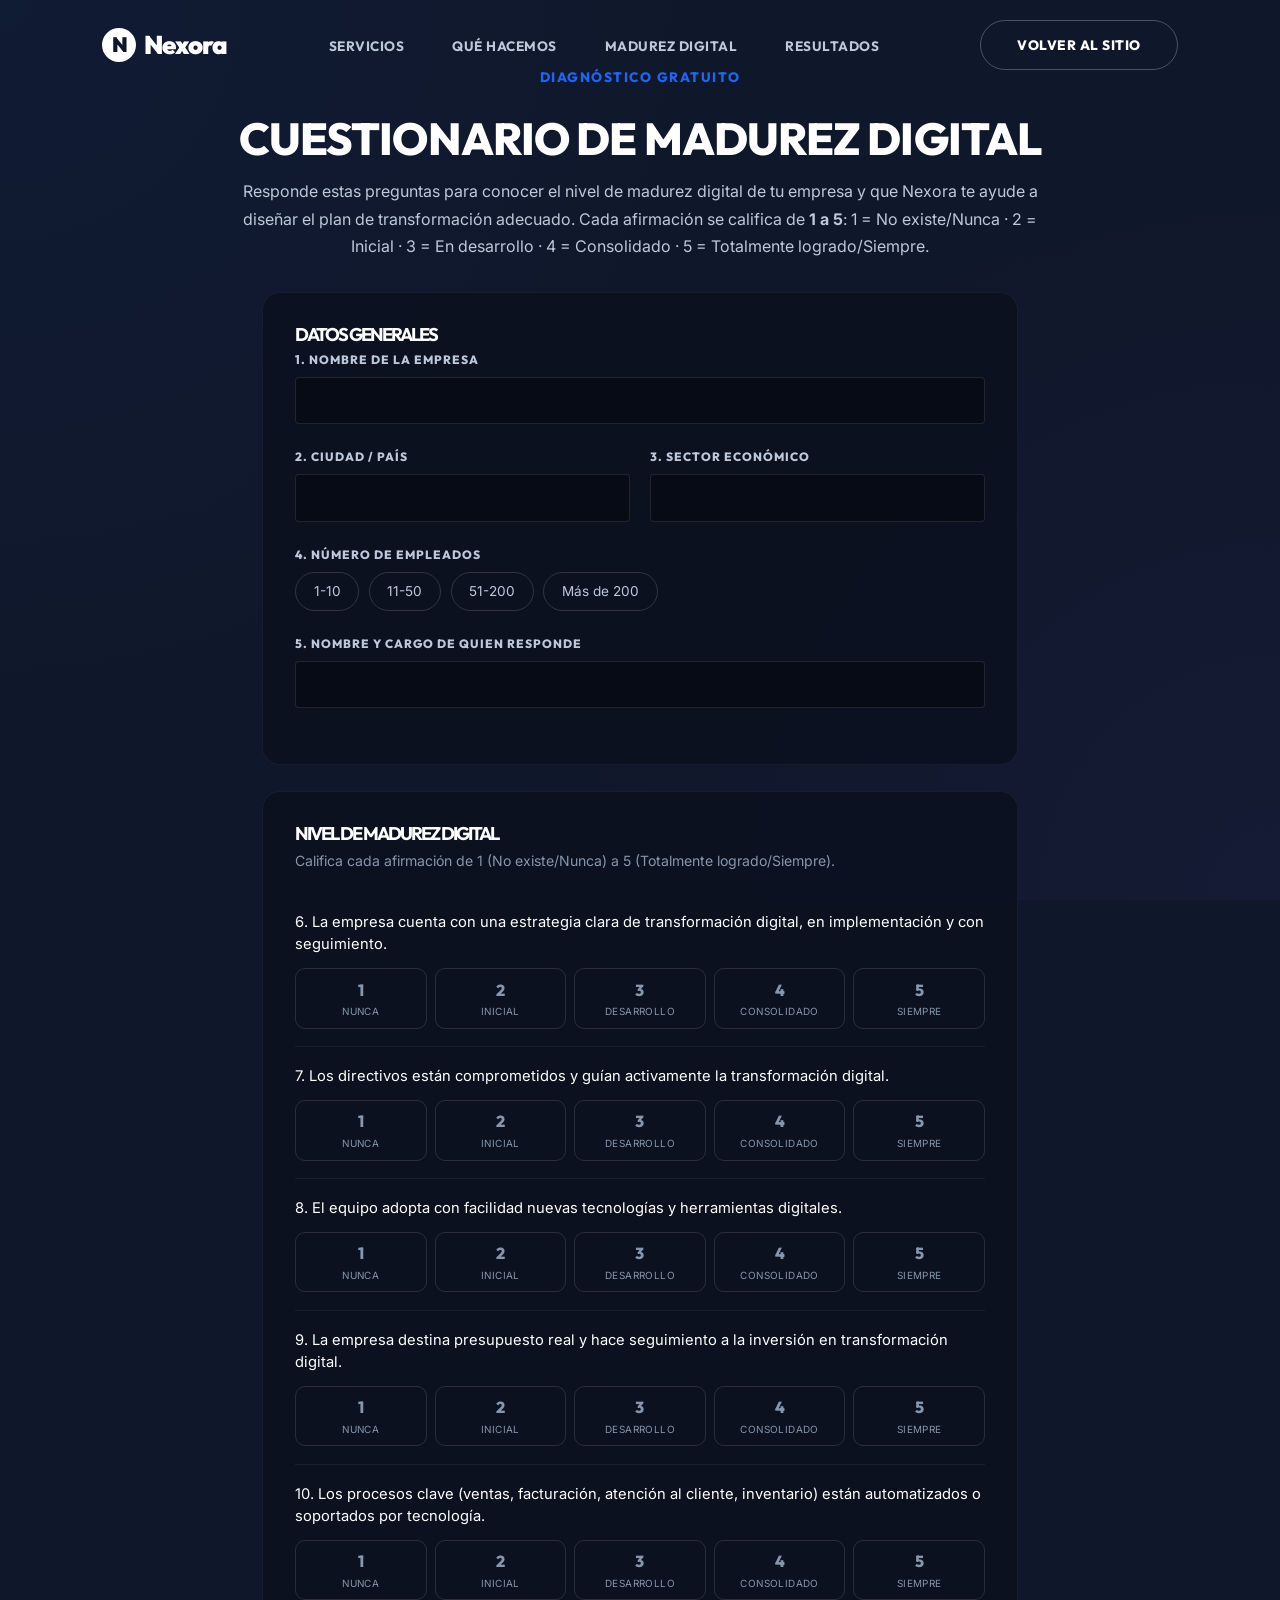
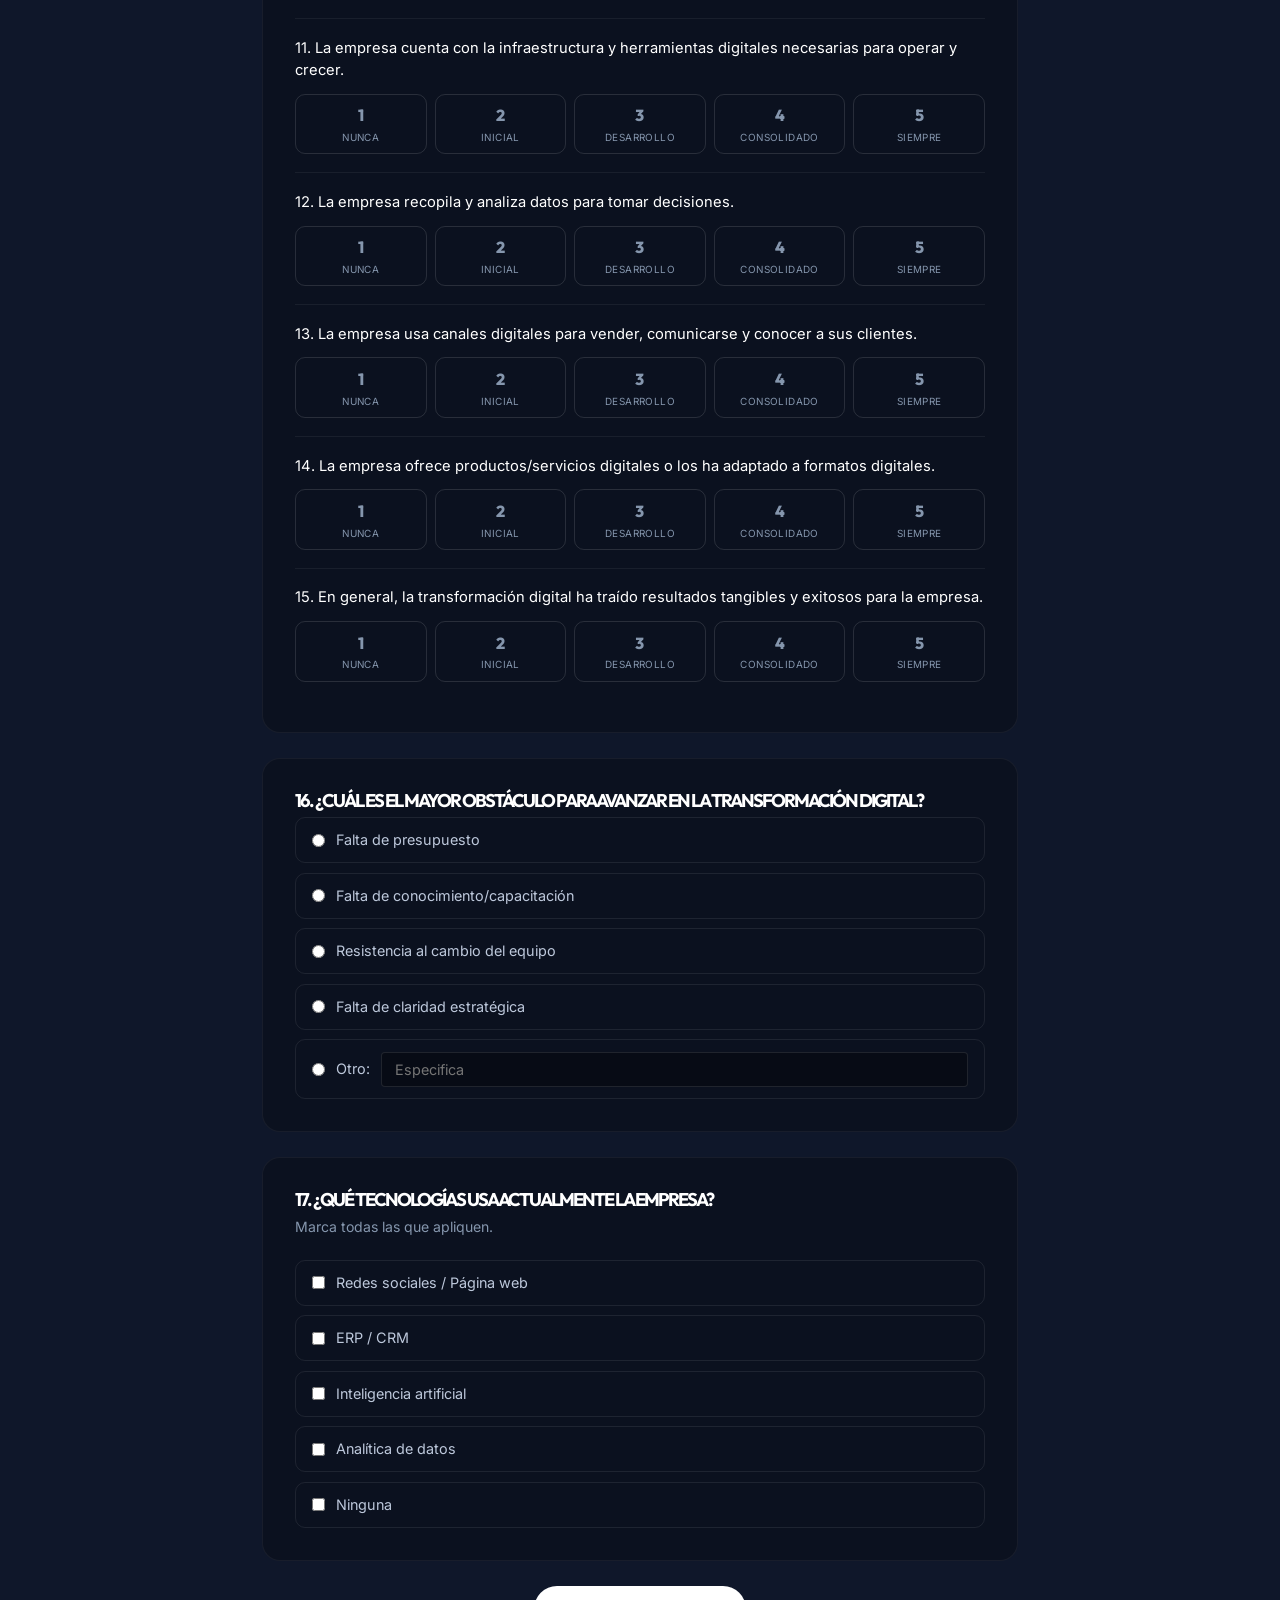
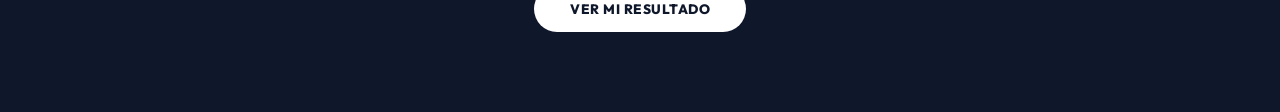
==== encuesta.html @ 115ee424 "Agregar encuesta de madurez digital con panel de resultados y gráficas" ====
<!DOCTYPE html>
<html lang="es">
<head>
<meta charset="UTF-8">
<meta name="viewport" content="width=device-width, initial-scale=1.0">
<title>Nexora — Encuesta de Madurez Digital</title>
<link rel="stylesheet" href="style.css">
<link rel="stylesheet" href="survey.css">
</head>
<body>

  <header class="header" id="navbar">
    <div class="logo">
      <div class="logo-symbol">N</div>
      <span class="logo-text">Nexora</span>
    </div>
    <nav>
      <ul class="nav-menu">
        <li><a href="index.html#services" class="nav-link">Servicios</a></li>
        <li><a href="index.html#about" class="nav-link">Qué Hacemos</a></li>
        <li><a href="encuesta.html" class="nav-link">Madurez Digital</a></li>
        <li><a href="resultados.html" class="nav-link">Resultados</a></li>
      </ul>
    </nav>
    <div>
      <a href="index.html" class="btn btn-outline">Volver al sitio</a>
    </div>
  </header>

  <section class="survey-hero">
    <span class="section-tag">Diagnóstico Gratuito</span>
    <h1 class="survey-title">Cuestionario de Madurez Digital</h1>
    <p class="survey-desc">
      Responde estas preguntas para conocer el nivel de madurez digital de tu empresa y que Nexora te ayude a diseñar el plan de transformación adecuado.
      Cada afirmación se califica de <strong>1 a 5</strong>: 1 = No existe/Nunca · 2 = Inicial · 3 = En desarrollo · 4 = Consolidado · 5 = Totalmente logrado/Siempre.
    </p>
  </section>

  <form class="survey-form" id="survey-form">

    <!-- Datos generales -->
    <div class="survey-card">
      <h2 class="survey-card-title">Datos generales</h2>

      <div class="form-group">
        <label class="form-label" for="q1">1. Nombre de la empresa</label>
        <input type="text" id="q1" class="form-input" required>
      </div>

      <div class="survey-row">
        <div class="form-group">
          <label class="form-label" for="q2">2. Ciudad / País</label>
          <input type="text" id="q2" class="form-input" required>
        </div>
        <div class="form-group">
          <label class="form-label" for="q3">3. Sector económico</label>
          <input type="text" id="q3" class="form-input" required>
        </div>
      </div>

      <div class="form-group">
        <label class="form-label">4. Número de empleados</label>
        <div class="option-pills" data-name="q4" role="radiogroup">
          <label class="pill"><input type="radio" name="q4" value="1-10" required> 1-10</label>
          <label class="pill"><input type="radio" name="q4" value="11-50"> 11-50</label>
          <label class="pill"><input type="radio" name="q4" value="51-200"> 51-200</label>
          <label class="pill"><input type="radio" name="q4" value="Más de 200"> Más de 200</label>
        </div>
      </div>

      <div class="form-group">
        <label class="form-label" for="q5">5. Nombre y cargo de quien responde</label>
        <input type="text" id="q5" class="form-input" required>
      </div>
    </div>

    <!-- Likert -->
    <div class="survey-card">
      <h2 class="survey-card-title">Nivel de madurez digital</h2>
      <p class="survey-card-desc">Califica cada afirmación de 1 (No existe/Nunca) a 5 (Totalmente logrado/Siempre).</p>

      <div class="likert-list" id="likert-list"></div>
    </div>

    <!-- Obstáculo -->
    <div class="survey-card">
      <h2 class="survey-card-title">16. ¿Cuál es el mayor obstáculo para avanzar en la transformación digital?</h2>
      <div class="option-list" data-name="q16">
        <label class="option-item"><input type="radio" name="q16" value="Falta de presupuesto" required> Falta de presupuesto</label>
        <label class="option-item"><input type="radio" name="q16" value="Falta de conocimiento/capacitación"> Falta de conocimiento/capacitación</label>
        <label class="option-item"><input type="radio" name="q16" value="Resistencia al cambio del equipo"> Resistencia al cambio del equipo</label>
        <label class="option-item"><input type="radio" name="q16" value="Falta de claridad estratégica"> Falta de claridad estratégica</label>
        <label class="option-item option-other">
          <input type="radio" name="q16" value="Otro" id="q16-otro-radio"> Otro:
          <input type="text" id="q16-otro-texto" class="form-input option-other-input" placeholder="Especifica">
        </label>
      </div>
    </div>

    <!-- Tecnologías -->
    <div class="survey-card">
      <h2 class="survey-card-title">17. ¿Qué tecnologías usa actualmente la empresa?</h2>
      <p class="survey-card-desc">Marca todas las que apliquen.</p>
      <div class="option-list" data-name="q17">
        <label class="option-item"><input type="checkbox" name="q17" value="Redes sociales / Página web"> Redes sociales / Página web</label>
        <label class="option-item"><input type="checkbox" name="q17" value="ERP / CRM"> ERP / CRM</label>
        <label class="option-item"><input type="checkbox" name="q17" value="Inteligencia artificial"> Inteligencia artificial</label>
        <label class="option-item"><input type="checkbox" name="q17" value="Analítica de datos"> Analítica de datos</label>
        <label class="option-item"><input type="checkbox" name="q17" value="Ninguna"> Ninguna</label>
      </div>
    </div>

    <div class="survey-submit-row">
      <button type="submit" class="btn btn-primary">Ver mi resultado</button>
    </div>
  </form>

  <script src="survey.js"></script>
</body>
</html>
---- style.css ----
/* Import Outfit and Inter Google Fonts */
@import url('https://fonts.googleapis.com/css2?family=Inter:wght@400;500;600;700&family=Outfit:wght@600;700;800;900&display=swap');

:root {
  /* Brand Colors */
  --color-blue: #2563EB;
  --color-purple: #8B5CF6;
  --color-navy: #0F172A;
  --color-white: #FFFFFF;

  /* HSL Conversions & Shades */
  --bg-navy-dark: hsl(222, 47%, 4%);
  --bg-navy-card: hsla(222, 47%, 8%, 0.85);
  --bg-navy-light: hsl(222, 47%, 12%);
  
  --text-primary: var(--color-white);
  --text-secondary: hsl(217, 30%, 80%);
  --text-muted: hsl(215, 20%, 60%);

  /* Neon Accents */
  --gradient-primary: linear-gradient(135deg, var(--color-blue), var(--color-purple));
  --gradient-glow: 0 4px 25px rgba(37, 99, 235, 0.35);

  /* Fonts */
  --font-title: 'Outfit', sans-serif;
  --font-body: 'Inter', sans-serif;

  /* Spacing & Transitions */
  --transition-normal: 0.25s cubic-bezier(0.4, 0, 0.2, 1);
  --transition-slow: 0.4s cubic-bezier(0.16, 1, 0.3, 1);
  
  --glass-blur: blur(20px);
  --glass-border: 1px solid rgba(255, 255, 255, 0.05);
}

/* Reset & Base Styles */
* {
  margin: 0;
  padding: 0;
  box-sizing: border-box;
  scroll-behavior: smooth;
}

body {
  background-color: var(--color-navy);
  color: var(--text-primary);
  font-family: var(--font-body);
  overflow-x: hidden;
  line-height: 1.5;
  background-image: 
    radial-gradient(circle at 0% 0%, rgba(37, 99, 235, 0.05) 0%, transparent 50%),
    radial-gradient(circle at 100% 100%, rgba(139, 92, 246, 0.05) 0%, transparent 50%);
  background-attachment: fixed;
}

/* Nike-Style Bold Typography */
h1, h2, h3, h4, h5, h6 {
  font-family: var(--font-title);
  color: var(--color-white);
  line-height: 1.05;
  text-transform: uppercase;
  letter-spacing: -1.5px;
}

h1 {
  font-weight: 900;
  letter-spacing: -3px;
}

h2 {
  font-weight: 800;
  letter-spacing: -2px;
}

a {
  text-decoration: none;
  color: inherit;
  transition: var(--transition-normal);
}

/* Custom Scrollbars */
::-webkit-scrollbar {
  width: 6px;
}
::-webkit-scrollbar-track {
  background: var(--bg-navy-dark);
}
::-webkit-scrollbar-thumb {
  background: rgba(255, 255, 255, 0.1);
  border-radius: 3px;
}
::-webkit-scrollbar-thumb:hover {
  background: var(--color-blue);
}

/* Section Framework */
section {
  padding: 6rem 8% 6rem 8%;
  position: relative;
}

.section-header {
  text-align: left;
  max-width: 700px;
  margin-bottom: 4rem;
}

.section-tag {
  display: inline-block;
  font-family: var(--font-title);
  font-size: 0.85rem;
  font-weight: 800;
  text-transform: uppercase;
  letter-spacing: 1.5px;
  color: var(--color-blue);
  margin-bottom: 0.75rem;
}

.section-title {
  font-size: 3rem;
  margin-bottom: 1.25rem;
}

.section-desc {
  color: var(--text-secondary);
  font-size: 1.05rem;
  max-width: 600px;
  line-height: 1.6;
}

/* Header & Navigation Bar (Nike Look) */
.header {
  position: fixed;
  top: 0;
  left: 0;
  width: 100%;
  height: 90px;
  display: flex;
  justify-content: space-between;
  align-items: center;
  padding: 0 8%;
  z-index: 1000;
  transition: var(--transition-normal);
  background: transparent;
}

.header.scrolled {
  background: var(--bg-navy-dark);
  border-bottom: 1px solid rgba(255, 255, 255, 0.05);
  height: 70px;
}

.logo {
  display: flex;
  align-items: center;
  gap: 0.5rem;
  font-family: var(--font-title);
  font-size: 1.6rem;
  font-weight: 900;
  letter-spacing: -1px;
}

.logo-symbol {
  width: 34px;
  height: 34px;
  background: var(--color-white);
  color: var(--color-navy);
  border-radius: 50%;
  display: flex;
  align-items: center;
  justify-content: center;
  font-weight: 900;
  font-size: 1.3rem;
  transition: var(--transition-normal);
}

.logo:hover .logo-symbol {
  background: var(--gradient-primary);
  color: white;
  box-shadow: var(--gradient-glow);
}

/* Navigation Links */
.nav-menu {
  display: flex;
  gap: 3rem;
  align-items: center;
  list-style: none;
}

.nav-link {
  font-family: var(--font-title);
  font-size: 0.85rem;
  font-weight: 700;
  text-transform: uppercase;
  letter-spacing: 0.5px;
  color: var(--text-secondary);
  padding: 0.5rem 0;
}

.nav-link:hover {
  color: var(--color-white);
}

/* Nike-Style Pill Buttons */
.btn {
  display: inline-flex;
  align-items: center;
  justify-content: center;
  padding: 0.85rem 2.25rem;
  border-radius: 30px;
  font-family: var(--font-title);
  font-weight: 800;
  font-size: 0.85rem;
  text-transform: uppercase;
  letter-spacing: 0.5px;
  cursor: pointer;
  transition: var(--transition-normal);
  border: none;
  gap: 0.5rem;
}

.btn-primary {
  background: var(--color-white);
  color: var(--color-navy);
}

.btn-primary:hover {
  background: var(--color-blue);
  color: var(--color-white);
  box-shadow: var(--gradient-glow);
  transform: scale(1.02);
}

.btn-outline {
  background: transparent;
  border: 1.5px solid rgba(255, 255, 255, 0.25);
  color: var(--color-white);
}

.btn-outline:hover {
  border-color: var(--color-white);
  background: rgba(255, 255, 255, 0.05);
}

/* SECTION 1: Nike-Inspired Campaign Hero Section */
.hero-section {
  min-height: 100vh;
  display: flex;
  flex-direction: column;
  justify-content: flex-end;
  padding-bottom: 5rem;
  padding-top: 140px;
  position: relative;
  overflow: hidden;
}

.hero-background-media {
  position: absolute;
  top: 0;
  left: 0;
  width: 100%;
  height: 100%;
  z-index: -2;
}

.hero-background-media img,
.hero-background-media canvas {
  width: 100%;
  height: 100%;
  object-fit: cover;
  opacity: 0.35;
}

.hero-overlay {
  position: absolute;
  top: 0;
  left: 0;
  width: 100%;
  height: 100%;
  background: linear-gradient(to bottom, rgba(15, 23, 42, 0.5) 0%, rgba(15, 23, 42, 0.95) 90%);
  z-index: -1;
}

.hero-content {
  max-width: 900px;
  z-index: 2;
}

.hero-tagline {
  font-family: var(--font-title);
  font-size: 0.95rem;
  font-weight: 800;
  text-transform: uppercase;
  letter-spacing: 3px;
  color: var(--color-blue);
  margin-bottom: 1.5rem;
}

.hero-title {
  font-size: 6rem;
  font-weight: 900;
  margin-bottom: 2rem;
  line-height: 0.95;
  letter-spacing: -4px;
}

.hero-title span {
  background: var(--gradient-primary);
  -webkit-background-clip: text;
  -webkit-text-fill-color: transparent;
}

.hero-desc {
  font-size: 1.2rem;
  color: var(--text-secondary);
  margin-bottom: 3rem;
  max-width: 650px;
  line-height: 1.6;
}

.hero-actions-row {
  display: flex;
  flex-wrap: wrap;
  gap: 1.25rem;
  align-items: center;
}

.hero-subscription {
  display: flex;
  gap: 0.5rem;
  background: rgba(0, 0, 0, 0.4);
  padding: 0.35rem 0.35rem 0.35rem 1.25rem;
  border-radius: 35px;
  border: 1px solid rgba(255, 255, 255, 0.1);
  width: 100%;
  max-width: 460px;
}

.hero-subscription input {
  flex: 1;
  background: transparent;
  border: none;
  outline: none;
  color: var(--color-white);
  font-family: var(--font-body);
  font-size: 0.85rem;
}

.hero-subscription input::placeholder {
  color: var(--text-muted);
}

.hero-subscription button {
  padding: 0.75rem 1.75rem;
  font-size: 0.8rem;
}

/* SECTION 2: Qué Hacemos (Holographic Cyberpunk Design) */
.do-grid {
  display: grid;
  grid-template-columns: repeat(4, 1fr);
  gap: 1rem;
}

.do-card {
  height: 480px;
  position: relative;
  overflow: hidden;
  border-radius: 12px;
  cursor: pointer;
  display: flex;
  align-items: flex-end;
  padding: 2.5rem;
  background: var(--bg-navy-card);
  border: var(--glass-border);
  box-shadow: 0 4px 30px rgba(0,0,0,0.3);
  transition: var(--transition-normal);
}

/* Subtle holographic grid background overlay */
.do-card::after {
  content: '';
  position: absolute;
  top: 0;
  left: 0;
  width: 100%;
  height: 100%;
  background-image: 
    linear-gradient(rgba(255, 255, 255, 0.01) 1px, transparent 1px),
    linear-gradient(90deg, rgba(255, 255, 255, 0.01) 1px, transparent 1px);
  background-size: 20px 20px;
  z-index: 2;
  pointer-events: none;
  opacity: 0.35;
}

.do-card-bg {
  position: absolute;
  top: 0;
  left: 0;
  width: 100%;
  height: 100%;
  background: linear-gradient(135deg, rgba(37, 99, 235, 0.03) 0%, rgba(139, 92, 246, 0.08) 100%);
  z-index: 1;
  transition: var(--transition-slow);
}

.do-card::before {
  content: '';
  position: absolute;
  top: 0;
  left: 0;
  width: 100%;
  height: 100%;
  background: linear-gradient(to top, rgba(15, 23, 42, 0.95) 20%, transparent 80%);
  z-index: 3;
  transition: var(--transition-normal);
}

.do-card-tag {
  position: absolute;
  top: 1.5rem;
  right: 1.5rem;
  font-family: var(--font-title);
  font-size: 0.65rem;
  font-weight: 900;
  color: var(--color-blue);
  background: rgba(37, 99, 235, 0.1);
  border: 1px solid rgba(37, 99, 235, 0.2);
  padding: 0.25rem 0.6rem;
  border-radius: 4px;
  letter-spacing: 1.5px;
  z-index: 4;
  transition: var(--transition-normal);
}

.do-card-content {
  position: relative;
  z-index: 4;
  width: 100%;
  transform: translateY(20px);
  transition: var(--transition-slow);
}

.do-icon {
  color: var(--color-blue);
  margin-bottom: 1rem;
  width: 32px;
  height: 32px;
  opacity: 0.8;
  transition: var(--transition-normal);
}

.do-icon svg {
  width: 100%;
  height: 100%;
  fill: currentColor;
}

.do-title {
  font-size: 1.5rem;
  font-weight: 800;
  margin-bottom: 0.75rem;
  letter-spacing: -1px;
}

.do-text {
  color: var(--text-secondary);
  font-size: 0.85rem;
  line-height: 1.5;
  opacity: 0;
  transition: var(--transition-normal);
}

/* Hover effects */
.do-card:hover {
  border-color: rgba(139, 92, 246, 0.35);
  box-shadow: 0 15px 35px rgba(0,0,0,0.4), 0 0 20px rgba(139, 92, 246, 0.15);
}

.do-card:hover .do-card-bg {
  transform: scale(1.08);
  background: linear-gradient(135deg, rgba(37, 99, 235, 0.1) 0%, rgba(139, 92, 246, 0.2) 100%);
}

.do-card:hover .do-card-tag {
  color: var(--color-white);
  background: var(--color-purple);
  border-color: transparent;
  box-shadow: 0 0 10px rgba(139, 92, 246, 0.4);
}

.do-card:hover .do-card-content {
  transform: translateY(0);
}

.do-card:hover .do-text {
  opacity: 1;
}

.do-card:hover .do-icon {
  color: var(--color-purple);
  transform: scale(1.1);
}

/* SECTION 3: Acuerdo de Trabajo (Bold List Style) */
.timeline-section {
  background: var(--bg-navy-dark);
}

.timeline {
  display: grid;
  grid-template-columns: repeat(4, 1fr);
  gap: 2rem;
  position: relative;
}

.timeline-item {
  position: relative;
  display: flex;
  flex-direction: column;
}

.timeline-num {
  font-family: var(--font-title);
  font-size: 6rem;
  font-weight: 900;
  line-height: 1;
  color: rgba(255, 255, 255, 0.03);
  margin-bottom: -2.5rem;
  letter-spacing: -4px;
  transition: var(--transition-normal);
}

.timeline-item.active .timeline-num {
  color: transparent;
  -webkit-text-stroke: 1.5px var(--color-purple);
}

.timeline-card {
  background: transparent;
  border: none;
  padding: 0;
}

.timeline-title {
  font-size: 1.35rem;
  font-weight: 800;
  margin-bottom: 0.75rem;
  letter-spacing: -1px;
  position: relative;
  z-index: 2;
}

.timeline-text {
  color: var(--text-secondary);
  font-size: 0.9rem;
  line-height: 1.6;
}

/* SECTION 4: Catálogo de Servicios */
.services-grid {
  display: grid;
  grid-template-columns: repeat(3, 1fr);
  gap: 1.5rem;
}

.service-item {
  background: var(--bg-navy-card);
  border: var(--glass-border);
  border-radius: 12px;
  overflow: hidden;
  transition: var(--transition-normal);
}

.service-item:hover {
  transform: translateY(-4px);
  border-color: rgba(255, 255, 255, 0.15);
  box-shadow: 0 15px 35px rgba(0, 0, 0, 0.4);
}

.service-img-mock {
  width: 100%;
  height: 260px;
  background: linear-gradient(135deg, rgba(37, 99, 235, 0.08), rgba(139, 92, 246, 0.12));
  display: flex;
  align-items: center;
  justify-content: center;
  position: relative;
}

.service-img-icon {
  width: 54px;
  height: 54px;
  color: rgba(255, 255, 255, 0.4);
  transition: var(--transition-normal);
}

.service-img-icon svg {
  width: 100%;
  height: 100%;
  fill: currentColor;
}

.service-item:hover .service-img-icon {
  color: var(--color-white);
  transform: scale(1.1);
}

.service-content {
  padding: 2rem;
}

.service-title {
  font-size: 1.4rem;
  font-weight: 800;
  margin-bottom: 0.75rem;
  letter-spacing: -1px;
}

.service-text {
  color: var(--text-secondary);
  font-size: 0.9rem;
  margin-bottom: 2rem;
  line-height: 1.6;
}

.service-btn {
  font-family: var(--font-title);
  font-size: 0.85rem;
  font-weight: 800;
  text-transform: uppercase;
  color: var(--color-white);
  display: inline-flex;
  align-items: center;
  gap: 0.35rem;
  border-bottom: 1.5px solid var(--color-white);
  padding-bottom: 3px;
}

.service-btn svg {
  width: 14px;
  height: 14px;
  fill: currentColor;
  transition: var(--transition-normal);
}

.service-item:hover .service-btn {
  color: var(--color-blue);
  border-color: var(--color-blue);
}

.service-item:hover .service-btn svg {
  transform: translateX(3px);
}

/* Audi-inspired Bottom selector Drawer */
.bottom-selector-bar {
  position: fixed;
  bottom: -90px;
  left: 0;
  width: 100%;
  height: 80px;
  background: rgba(15, 23, 42, 0.95);
  backdrop-filter: var(--glass-blur);
  -webkit-backdrop-filter: var(--glass-blur);
  border-top: 1px solid rgba(255, 255, 255, 0.08);
  z-index: 999;
  display: flex;
  justify-content: space-between;
  align-items: center;
  padding: 0 8%;
  transition: bottom 0.4s cubic-bezier(0.16, 1, 0.3, 1);
}

.bottom-selector-bar.show {
  bottom: 0;
}

.selector-left {
  display: flex;
  align-items: center;
  gap: 1.5rem;
}

.selector-label {
  font-family: var(--font-title);
  font-size: 0.75rem;
  font-weight: 800;
  text-transform: uppercase;
  color: var(--text-muted);
  letter-spacing: 1px;
}

.selector-items-container {
  display: flex;
  gap: 0.5rem;
}

.selector-item-btn {
  background: rgba(255, 255, 255, 0.03);
  border: 1px solid rgba(255, 255, 255, 0.08);
  color: var(--text-secondary);
  padding: 0.4rem 1.25rem;
  border-radius: 20px;
  font-family: var(--font-title);
  font-size: 0.8rem;
  font-weight: 700;
  text-transform: uppercase;
  cursor: pointer;
  transition: var(--transition-normal);
}

.selector-item-btn:hover {
  background: rgba(255, 255, 255, 0.08);
  color: var(--color-white);
}

.selector-item-btn.active {
  background: var(--color-white);
  border-color: var(--color-white);
  color: var(--color-navy);
}

.selector-right {
  display: flex;
  align-items: center;
  gap: 1.5rem;
}

.selector-preview-text {
  font-size: 0.85rem;
  color: var(--text-secondary);
  max-width: 350px;
  white-space: nowrap;
  overflow: hidden;
  text-overflow: ellipsis;
}

/* SECTION 5: Suscripciones & Planes (Pricing) */
.pricing-section {
  background: var(--bg-navy-dark);
}

.pricing-toggle-container {
  display: flex;
  align-items: center;
  justify-content: flex-start;
  gap: 1rem;
  margin-bottom: 4rem;
}

.pricing-label {
  font-family: var(--font-title);
  font-size: 0.9rem;
  font-weight: 800;
  text-transform: uppercase;
  color: var(--text-muted);
  cursor: pointer;
}

.pricing-label.active {
  color: var(--color-white);
}

.toggle-switch {
  position: relative;
  width: 54px;
  height: 28px;
  background: rgba(255, 255, 255, 0.08);
  border-radius: 15px;
  cursor: pointer;
}

.toggle-circle {
  position: absolute;
  width: 22px;
  height: 22px;
  background: var(--color-white);
  border-radius: 50%;
  top: 3px;
  left: 3px;
  transition: var(--transition-normal);
}

.toggle-switch.annual .toggle-circle {
  left: 29px;
  background: var(--color-blue);
}

.pricing-grid {
  display: grid;
  grid-template-columns: repeat(3, 1fr);
  gap: 1.5rem;
}

.price-card {
  background: var(--bg-navy-card);
  border: var(--glass-border);
  border-radius: 12px;
  padding: 3rem 2.5rem;
  display: flex;
  flex-direction: column;
}

.price-card.featured {
  border-color: var(--color-blue);
}

.price-tier {
  font-size: 1.5rem;
  font-weight: 800;
  margin-bottom: 0.5rem;
}

.price-amount {
  font-family: var(--font-title);
  font-size: 3.5rem;
  font-weight: 900;
  margin-bottom: 2rem;
  display: flex;
  align-items: baseline;
  letter-spacing: -2px;
}

.price-period {
  font-family: var(--font-body);
  font-size: 0.9rem;
  font-weight: 500;
  color: var(--text-muted);
  margin-left: 0.25rem;
  letter-spacing: 0px;
}

.price-features {
  list-style: none;
  margin-bottom: 3rem;
  display: flex;
  flex-direction: column;
  gap: 1rem;
}

.price-feature-item {
  font-size: 0.9rem;
  color: var(--text-secondary);
  display: flex;
  align-items: center;
  gap: 0.75rem;
}

.price-feature-item svg {
  width: 18px;
  height: 18px;
  color: var(--color-blue);
  flex-shrink: 0;
}

.price-btn {
  width: 100%;
}

/* SECTION 6: Servicio al Cliente (FAQ) */
.support-container {
  display: grid;
  grid-template-columns: 1.1fr 0.9fr;
  gap: 4rem;
}

.faq-list {
  display: flex;
  flex-direction: column;
  gap: 0.75rem;
}

.faq-item {
  background: var(--bg-navy-card);
  border: var(--glass-border);
  border-radius: 8px;
  overflow: hidden;
  transition: var(--transition-normal);
}

.faq-trigger {
  width: 100%;
  padding: 1.5rem;
  background: transparent;
  border: none;
  text-align: left;
  font-family: var(--font-title);
  font-size: 1.1rem;
  font-weight: 800;
  color: var(--color-white);
  cursor: pointer;
  display: flex;
  justify-content: space-between;
  align-items: center;
  letter-spacing: -0.5px;
}

.faq-arrow {
  width: 20px;
  height: 20px;
  color: var(--text-muted);
  transition: var(--transition-normal);
}

.faq-arrow svg {
  width: 100%;
  height: 100%;
  fill: currentColor;
}

.faq-panel {
  max-height: 0;
  overflow: hidden;
  transition: max-height 0.3s ease-out;
  padding: 0 1.5rem;
}

.faq-content {
  padding-bottom: 1.5rem;
  color: var(--text-secondary);
  font-size: 0.9rem;
  line-height: 1.6;
}

.faq-item.active {
  border-color: rgba(255, 255, 255, 0.15);
}

.faq-item.active .faq-arrow {
  transform: rotate(180deg);
  color: var(--color-white);
}

.faq-item.active .faq-panel {
  max-height: 200px;
}

/* Support Form Card */
.support-card {
  background: var(--bg-navy-card);
  border: var(--glass-border);
  padding: 3rem;
  border-radius: 12px;
}

.form-title {
  font-size: 1.5rem;
  font-weight: 800;
  margin-bottom: 2rem;
  letter-spacing: -1px;
}

.form-group {
  margin-bottom: 1.5rem;
}

.form-label {
  display: block;
  font-family: var(--font-title);
  font-size: 0.75rem;
  font-weight: 800;
  color: var(--text-secondary);
  text-transform: uppercase;
  margin-bottom: 0.5rem;
  letter-spacing: 1px;
}

.form-input {
  width: 100%;
  background: rgba(0, 0, 0, 0.3);
  border: 1px solid rgba(255, 255, 255, 0.1);
  border-radius: 4px;
  padding: 0.9rem 1.25rem;
  color: var(--color-white);
  font-family: var(--font-body);
  font-size: 0.9rem;
  transition: var(--transition-normal);
}

.form-input:focus {
  outline: none;
  border-color: var(--color-white);
}

/* SECTION 7: Testimonios */
.testimon-grid {
  display: grid;
  grid-template-columns: repeat(3, 1fr);
  gap: 1.5rem;
}

.testimon-card {
  background: var(--bg-navy-card);
  border: var(--glass-border);
  border-radius: 12px;
  padding: 2.5rem;
}

.testimon-quote {
  font-size: 0.95rem;
  color: var(--text-secondary);
  line-height: 1.6;
  margin-bottom: 2rem;
}

.testimon-client {
  display: flex;
  align-items: center;
  gap: 1rem;
}

.testimon-avatar {
  width: 40px;
  height: 40px;
  background: rgba(255,255,255,0.05);
  border: 1.5px solid rgba(255, 255, 255, 0.15);
  border-radius: 50%;
  display: flex;
  align-items: center;
  justify-content: center;
  color: white;
  font-family: var(--font-title);
  font-weight: 800;
  font-size: 0.85rem;
}

.client-info {
  display: flex;
  flex-direction: column;
}

.client-name {
  font-family: var(--font-title);
  font-size: 0.95rem;
  font-weight: 800;
  letter-spacing: -0.5px;
}

.client-company {
  font-size: 0.75rem;
  color: var(--text-muted);
}

/* Floating Chatbot Widget */
.chatbot-widget {
  position: fixed;
  bottom: 2rem;
  right: 2rem;
  z-index: 1500;
}

.chatbot-toggle {
  width: 60px;
  height: 60px;
  border-radius: 50%;
  background: var(--gradient-primary);
  border: none;
  color: white;
  cursor: pointer;
  box-shadow: 0 8px 30px rgba(139, 92, 246, 0.4);
  display: flex;
  align-items: center;
  justify-content: center;
  transition: var(--transition-normal);
}

.chatbot-toggle:hover {
  transform: scale(1.08) rotate(5deg);
  box-shadow: 0 10px 35px rgba(139, 92, 246, 0.55);
}

.chatbot-toggle svg {
  width: 28px;
  height: 28px;
  fill: currentColor;
}

.chat-window {
  position: absolute;
  bottom: 80px;
  right: 0;
  width: 360px;
  height: 480px;
  background: rgba(15, 23, 42, 0.95);
  backdrop-filter: var(--glass-blur);
  -webkit-backdrop-filter: var(--glass-blur);
  border: var(--glass-border);
  border-radius: 16px;
  box-shadow: 0 15px 45px rgba(0,0,0,0.5);
  display: flex;
  flex-direction: column;
  overflow: hidden;
  opacity: 0;
  transform: translateY(20px) scale(0.95);
  pointer-events: none;
  transition: var(--transition-slow);
}

.chat-window.active {
  opacity: 1;
  transform: translateY(0) scale(1);
  pointer-events: auto;
}

.chat-header {
  background: rgba(255, 255, 255, 0.02);
  border-bottom: 1px solid rgba(255, 255, 255, 0.05);
  padding: 1rem 1.25rem;
  display: flex;
  align-items: center;
  gap: 0.75rem;
}

.chat-header-avatar {
  width: 36px;
  height: 36px;
  background: var(--gradient-primary);
  border-radius: 50%;
  display: flex;
  align-items: center;
  justify-content: center;
  color: white;
  font-family: var(--font-title);
  font-weight: 800;
  font-size: 0.95rem;
  box-shadow: var(--gradient-glow);
}

.chat-header-info {
  display: flex;
  flex-direction: column;
}

.chat-header-title {
  font-family: var(--font-title);
  font-size: 0.9rem;
  font-weight: 800;
  color: white;
  text-transform: uppercase;
  letter-spacing: 0.5px;
}

.chat-header-status {
  font-size: 0.7rem;
  color: var(--color-blue);
  font-weight: 600;
}

.chat-close-btn {
  margin-left: auto;
  background: transparent;
  border: none;
  color: var(--text-muted);
  cursor: pointer;
  display: flex;
}

.chat-close-btn:hover {
  color: white;
}

.chat-close-btn svg {
  width: 18px;
  height: 18px;
  fill: currentColor;
}

.chat-messages {
  flex: 1;
  overflow-y: auto;
  padding: 1.25rem;
  display: flex;
  flex-direction: column;
  gap: 1rem;
}

.chat-bubble {
  max-width: 80%;
  padding: 0.8rem 1.1rem;
  border-radius: 14px;
  font-size: 0.85rem;
  line-height: 1.5;
  word-wrap: break-word;
}

.chat-bubble.bot {
  background: rgba(255, 255, 255, 0.04);
  border: 1px solid rgba(255, 255, 255, 0.05);
  color: var(--text-secondary);
  align-self: flex-start;
  border-bottom-left-radius: 2px;
}

.chat-bubble.user {
  background: var(--gradient-primary);
  color: white;
  align-self: flex-end;
  border-bottom-right-radius: 2px;
  font-weight: 500;
}

/* Chat bubble card styles */
.chat-card-plan {
  margin-top: 0.5rem;
  background: rgba(0, 0, 0, 0.3);
  border: 1px solid rgba(255,255,255,0.08);
  border-radius: 8px;
  padding: 0.6rem;
  display: flex;
  flex-direction: column;
  gap: 0.25rem;
}

.chat-card-plan-title {
  font-weight: 700;
  color: white;
  font-size: 0.8rem;
}

.chat-card-plan-price {
  color: var(--color-blue);
  font-weight: 700;
  font-size: 0.75rem;
}

.chat-whatsapp-btn {
  margin-top: 0.5rem;
  display: inline-flex;
  align-items: center;
  justify-content: center;
  gap: 0.4rem;
  background: #25D366;
  color: white;
  border: none;
  border-radius: 20px;
  padding: 0.5rem 1rem;
  font-family: var(--font-title);
  font-weight: 800;
  font-size: 0.75rem;
  text-transform: uppercase;
  cursor: pointer;
  transition: var(--transition-normal);
}

.chat-whatsapp-btn:hover {
  background: #20ba59;
  transform: translateY(-1px);
}

.chat-whatsapp-btn svg {
  width: 14px;
  height: 14px;
  fill: currentColor;
}

.chat-quick-replies {
  padding: 1rem 1.25rem;
  border-top: 1px solid rgba(255, 255, 255, 0.05);
  display: flex;
  flex-wrap: wrap;
  gap: 0.5rem;
}

.chat-reply-btn {
  background: rgba(255, 255, 255, 0.03);
  border: 1px solid rgba(255, 255, 255, 0.08);
  color: var(--text-secondary);
  padding: 0.4rem 0.85rem;
  border-radius: 15px;
  font-family: var(--font-body);
  font-size: 0.75rem;
  font-weight: 600;
  cursor: pointer;
  transition: var(--transition-normal);
}

.chat-reply-btn:hover {
  background: rgba(255, 255, 255, 0.08);
  color: white;
  border-color: rgba(255,255,255,0.15);
}

/* Footer Section */
.footer {
  background: var(--bg-navy-dark);
  border-top: 1px solid rgba(255, 255, 255, 0.05);
  padding: 5rem 8% 3rem 8%;
}

.footer-grid {
  display: grid;
  grid-template-columns: 2fr 1fr 1.2fr;
  gap: 4rem;
  margin-bottom: 4rem;
}

.footer-logo-desc {
  display: flex;
  flex-direction: column;
  gap: 1.5rem;
}

.footer-desc {
  font-size: 0.95rem;
  color: var(--text-secondary);
  max-width: 360px;
  line-height: 1.6;
}

.footer-links-title {
  font-family: var(--font-title);
  font-size: 0.85rem;
  font-weight: 800;
  text-transform: uppercase;
  color: var(--color-white);
  margin-bottom: 1.5rem;
  letter-spacing: 1px;
}

.footer-links-list {
  list-style: none;
  display: flex;
  flex-direction: column;
  gap: 1rem;
}

.footer-links-list a {
  font-size: 0.9rem;
  color: var(--text-secondary);
}

.footer-links-list a:hover {
  color: var(--color-white);
}

.footer-bottom {
  display: flex;
  justify-content: space-between;
  align-items: center;
  padding-top: 2rem;
  border-top: 1px solid rgba(255, 255, 255, 0.05);
  font-size: 0.8rem;
  color: var(--text-muted);
}

/* Modal Iniciar Sesión */
.modal {
  position: fixed;
  top: 0;
  left: 0;
  width: 100%;
  height: 100%;
  background: rgba(9, 13, 22, 0.9);
  backdrop-filter: var(--glass-blur);
  -webkit-backdrop-filter: var(--glass-blur);
  z-index: 2000;
  display: flex;
  align-items: center;
  justify-content: center;
  opacity: 0;
  pointer-events: none;
  transition: opacity 0.3s ease;
}

.modal.active {
  opacity: 1;
  pointer-events: auto;
}

.modal-content {
  background: var(--bg-navy-card);
  border: var(--glass-border);
  width: 100%;
  max-width: 420px;
  border-radius: 12px;
  padding: 3rem;
  position: relative;
  transform: scale(0.95);
  transition: transform 0.3s cubic-bezier(0.16, 1, 0.3, 1);
}

.modal.active .modal-content {
  transform: scale(1);
}

.modal-close {
  position: absolute;
  top: 1.5rem;
  right: 1.5rem;
  background: transparent;
  border: none;
  color: var(--text-secondary);
  cursor: pointer;
}

.modal-close:hover {
  color: var(--color-white);
}

.modal-close svg {
  width: 20px;
  height: 20px;
  fill: currentColor;
}

/* Toast alert inside Nexora website */
.alert-container {
  position: fixed;
  bottom: 2rem;
  right: 2rem;
  display: flex;
  flex-direction: column;
  gap: 0.75rem;
  z-index: 3000;
}

.alert-toast {
  background: var(--color-white);
  color: var(--color-navy);
  padding: 0.9rem 1.75rem;
  border-radius: 30px;
  font-family: var(--font-title);
  font-size: 0.85rem;
  font-weight: 800;
  text-transform: uppercase;
  letter-spacing: 0.5px;
  box-shadow: 0 15px 35px rgba(0,0,0,0.3);
  display: flex;
  align-items: center;
  gap: 0.5rem;
  animation: slideInAlert 0.3s cubic-bezier(0.16, 1, 0.3, 1) forwards;
}

@keyframes slideInAlert {
  from {
    transform: translateY(30px);
    opacity: 0;
  }
  to {
    transform: translateY(0);
    opacity: 1;
  }
}

.alert-toast.fade-out {
  opacity: 0;
  transform: translateY(20px);
  transition: opacity 0.25s, transform 0.25s;
}

/* Responsive Rules */
@media (max-width: 1200px) {
  .hero-title {
    font-size: 5rem;
  }
  .do-grid {
    grid-template-columns: repeat(2, 1fr);
    gap: 1.5rem;
  }
  .do-card {
    height: 400px;
  }
  .timeline {
    grid-template-columns: repeat(2, 1fr);
    gap: 3rem;
  }
}

@media (max-width: 992px) {
  .hero-title {
    font-size: 4rem;
  }
  .services-grid {
    grid-template-columns: repeat(2, 1fr);
  }
  .pricing-grid {
    grid-template-columns: 1fr;
    max-width: 450px;
    margin: 0 auto;
  }
  .support-container {
    grid-template-columns: 1fr;
    gap: 3rem;
  }
  .testimon-grid {
    grid-template-columns: 1fr;
    max-width: 450px;
    margin: 0 auto;
  }
}

@media (max-width: 768px) {
  .header {
    padding: 0 5%;
  }
  .nav-menu {
    display: none;
  }
  .hero-title {
    font-size: 3rem;
    letter-spacing: -1.5px;
  }
  .do-grid {
    grid-template-columns: 1fr;
  }
  .timeline {
    grid-template-columns: 1fr;
    gap: 2.5rem;
  }
  .services-grid {
    grid-template-columns: 1fr;
  }
  .footer-grid {
    grid-template-columns: 1fr;
    gap: 2rem;
  }
  .bottom-selector-bar {
    padding: 0 5%;
  }
  .selector-preview-text {
    display: none;
  }
  .chat-window {
    width: 310px;
    height: 440px;
    bottom: 70px;
  }
}
---- survey.css ----
/* Survey pages (encuesta.html / resultados.html) — shares tokens with style.css */

.survey-hero {
  max-width: 900px;
  margin: 0 auto;
  padding: 4rem 2rem 2rem;
  text-align: center;
}
.survey-title {
  font-family: var(--font-title);
  font-weight: 800;
  font-size: clamp(2rem, 4vw, 2.8rem);
  letter-spacing: -0.02em;
  margin: 1rem 0;
}
.survey-desc {
  color: var(--text-secondary);
  line-height: 1.7;
  font-size: 1rem;
}

.survey-form {
  max-width: 820px;
  margin: 0 auto;
  padding: 0 2rem 5rem;
}

.survey-card {
  background: var(--bg-navy-card, hsla(222,47%,8%,0.85));
  border: var(--glass-border, 1px solid rgba(255,255,255,0.08));
  border-radius: 18px;
  padding: 2rem;
  margin-bottom: 1.6rem;
}
.survey-card-title {
  font-family: var(--font-title);
  font-weight: 700;
  font-size: 1.15rem;
  margin-bottom: 0.4rem;
}
.survey-card-desc {
  color: var(--text-muted);
  font-size: 0.88rem;
  margin-bottom: 1.4rem;
}

.survey-row {
  display: grid;
  grid-template-columns: 1fr 1fr;
  gap: 1.2rem;
}
@media (max-width: 640px) {
  .survey-row { grid-template-columns: 1fr; }
}

/* Pills (Q4) */
.option-pills {
  display: flex;
  flex-wrap: wrap;
  gap: 0.6rem;
}
.pill {
  cursor: pointer;
  border: 1px solid rgba(255,255,255,0.15);
  border-radius: 999px;
  padding: 0.5rem 1.1rem;
  font-size: 0.85rem;
  color: var(--text-secondary);
  transition: var(--transition-normal);
}
.pill input { display: none; }
.pill:has(input:checked) {
  background: var(--gradient-primary);
  color: #fff;
  border-color: transparent;
}

/* Likert rows (Q6-Q15) */
.likert-item {
  padding: 1.1rem 0;
  border-bottom: 1px solid rgba(255,255,255,0.06);
}
.likert-item:last-child { border-bottom: none; }
.likert-text {
  font-size: 0.92rem;
  color: var(--text-primary);
  margin-bottom: 0.8rem;
  line-height: 1.5;
}
.likert-scale {
  display: flex;
  gap: 0.5rem;
}
.likert-option {
  flex: 1;
  text-align: center;
  cursor: pointer;
  border: 1px solid rgba(255,255,255,0.12);
  border-radius: 10px;
  padding: 0.55rem 0.3rem;
  font-size: 0.8rem;
  color: var(--text-muted);
  transition: var(--transition-normal);
}
.likert-option input { display: none; }
.likert-option:has(input:checked) {
  background: var(--gradient-primary);
  color: #fff;
  border-color: transparent;
  font-weight: 700;
}
.likert-option .num { display:block; font-family: var(--font-title); font-weight:800; font-size: 1rem; }
.likert-option .lbl { display:block; font-size: 0.62rem; text-transform: uppercase; letter-spacing: 0.04em; margin-top:0.15rem; }

/* Option lists (Q16/Q17) */
.option-list {
  display: flex;
  flex-direction: column;
  gap: 0.6rem;
}
.option-item {
  display: flex;
  align-items: center;
  gap: 0.7rem;
  padding: 0.7rem 1rem;
  border: 1px solid rgba(255,255,255,0.08);
  border-radius: 10px;
  font-size: 0.9rem;
  color: var(--text-secondary);
  cursor: pointer;
  flex-wrap: wrap;
}
.option-item:has(input:checked) {
  border-color: var(--color-blue);
  background: rgba(37,99,235,0.08);
  color: var(--text-primary);
}
.option-other { flex-wrap: wrap; }
.option-other-input {
  flex: 1;
  min-width: 160px;
  padding: 0.5rem 0.8rem;
}

.survey-submit-row {
  text-align: center;
  margin-top: 1rem;
}

/* Resultados / dashboard */
.dash-section {
  max-width: 1100px;
  margin: 0 auto;
  padding: 3rem 2rem;
}
.dash-summary {
  display: grid;
  grid-template-columns: repeat(4, 1fr);
  gap: 1rem;
  margin-bottom: 2.5rem;
}
@media (max-width: 800px) {
  .dash-summary { grid-template-columns: 1fr 1fr; }
}
.dash-stat {
  background: var(--bg-navy-light, hsl(222,47%,14%));
  border: 1px solid rgba(255,255,255,0.08);
  border-radius: 14px;
  padding: 1.3rem;
  text-align: center;
}
.dash-stat .value {
  font-family: var(--font-title);
  font-weight: 900;
  font-size: 1.8rem;
  background: var(--gradient-primary);
  -webkit-background-clip: text;
  background-clip: text;
  color: transparent;
}
.dash-stat .label {
  font-size: 0.75rem;
  color: var(--text-muted);
  text-transform: uppercase;
  letter-spacing: 0.06em;
  margin-top: 0.3rem;
}

.chart-card {
  background: var(--bg-navy-card, hsla(222,47%,8%,0.85));
  border: 1px solid rgba(255,255,255,0.08);
  border-radius: 18px;
  padding: 1.8rem;
  margin-bottom: 1.6rem;
}
.chart-card h3 {
  font-family: var(--font-title);
  font-weight: 700;
  font-size: 1.05rem;
  margin-bottom: 1.2rem;
}

.bar-row {
  display: grid;
  grid-template-columns: 210px 1fr 46px;
  align-items: center;
  gap: 0.8rem;
  margin-bottom: 0.9rem;
  font-size: 0.85rem;
}
.bar-row .bar-label { color: var(--text-secondary); }
.bar-track {
  background: rgba(255,255,255,0.06);
  border-radius: 999px;
  height: 14px;
  overflow: hidden;
}
.bar-fill {
  height: 100%;
  border-radius: 999px;
  background: var(--gradient-primary);
  transition: width 0.6s ease;
}
.bar-row .bar-value { text-align: right; color: var(--text-muted); font-variant-numeric: tabular-nums; }

.nivel-inicial .bar-fill { background: #ef4444; }
.nivel-emergente .bar-fill { background: #f59e0b; }
.nivel-desarrollo .bar-fill { background: var(--color-blue); }
.nivel-consolidado .bar-fill { background: #22c55e; }

.empty-state {
  text-align: center;
  color: var(--text-muted);
  padding: 3rem 1rem;
}

.dash-table-wrap {
  overflow-x: auto;
}
table.dash-table {
  width: 100%;
  border-collapse: collapse;
  font-size: 0.82rem;
}
table.dash-table th, table.dash-table td {
  text-align: left;
  padding: 0.7rem 0.9rem;
  border-bottom: 1px solid rgba(255,255,255,0.07);
  white-space: nowrap;
}
table.dash-table th {
  color: var(--text-muted);
  text-transform: uppercase;
  font-size: 0.68rem;
  letter-spacing: 0.05em;
}
.badge {
  display: inline-block;
  padding: 0.2rem 0.65rem;
  border-radius: 999px;
  font-size: 0.72rem;
  font-weight: 700;
}
.badge-inicial { background: rgba(239,68,68,0.15); color: #f87171; }
.badge-emergente { background: rgba(245,158,11,0.15); color: #fbbf24; }
.badge-desarrollo { background: rgba(37,99,235,0.15); color: #60a5fa; }
.badge-consolidado { background: rgba(34,197,94,0.15); color: #4ade80; }

.result-banner {
  max-width: 820px;
  margin: 0 auto 2rem;
  padding: 2rem;
  border-radius: 18px;
  text-align: center;
  background: var(--gradient-primary);
}
.result-banner .kicker { font-size: 0.8rem; text-transform: uppercase; letter-spacing: 0.1em; opacity: 0.85; }
.result-banner .score { font-family: var(--font-title); font-weight: 900; font-size: 3rem; margin: 0.4rem 0; }
.result-banner .nivel { font-family: var(--font-title); font-weight: 800; font-size: 1.3rem; }
.result-banner p.rec { margin-top: 0.8rem; font-size: 0.92rem; opacity: 0.9; }

.dash-actions {
  display: flex;
  justify-content: center;
  gap: 1rem;
  margin: 2rem 0;
}
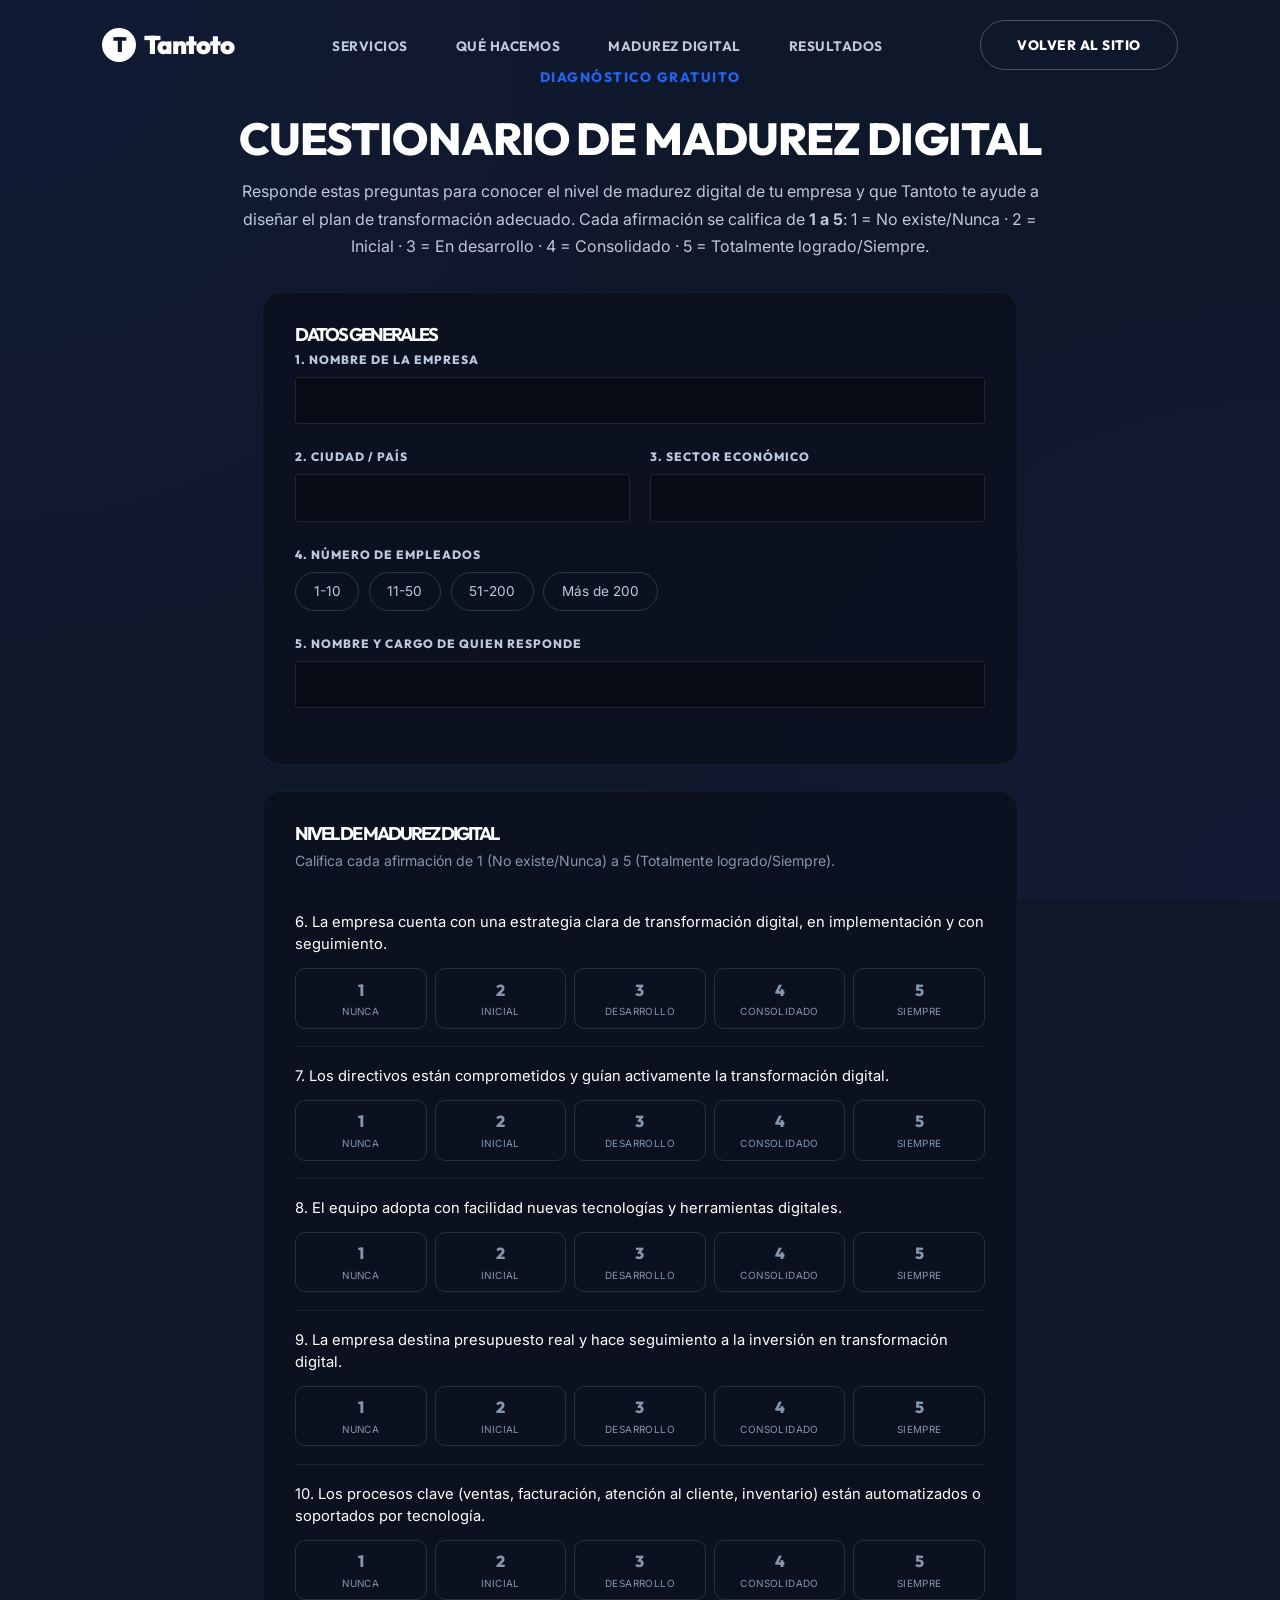
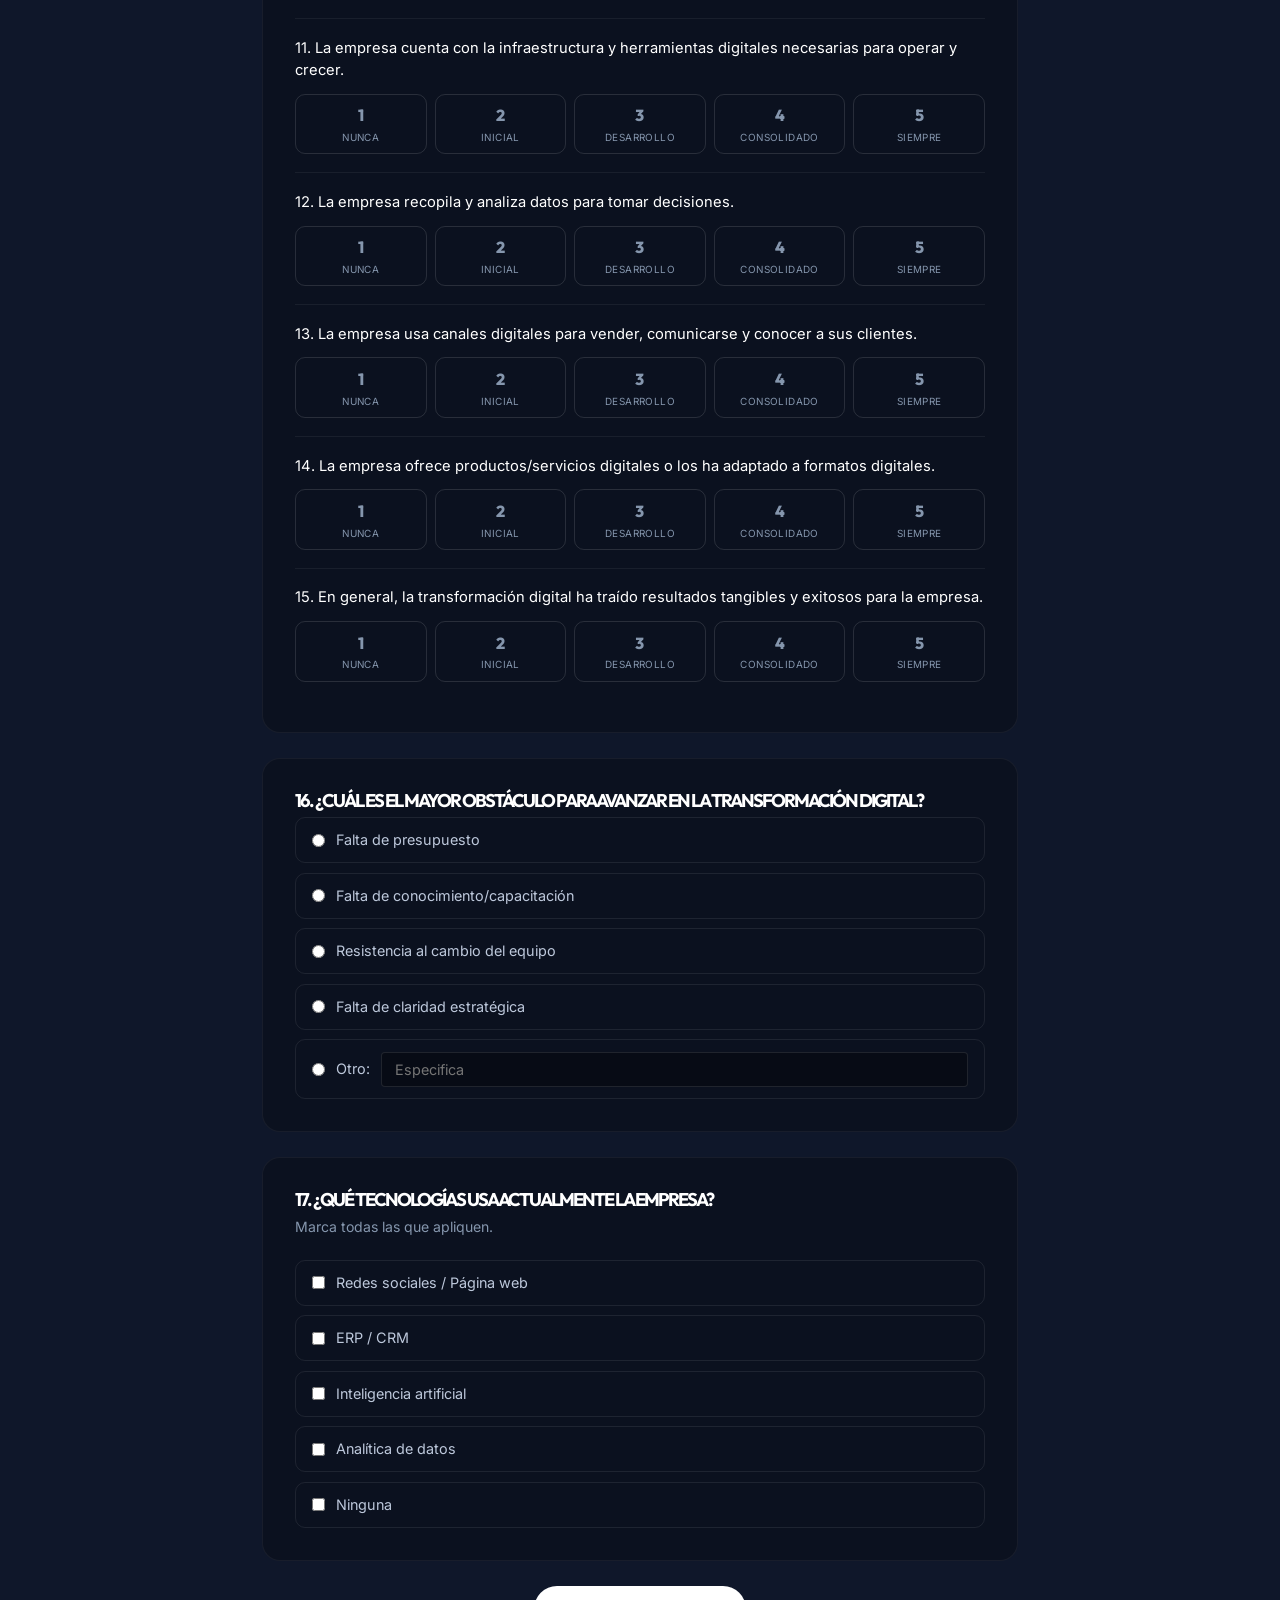
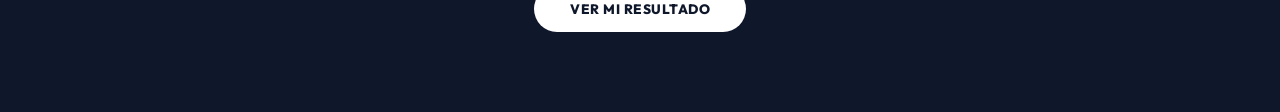
==== commit 909570ff: "Renombrar la marca de Nexora a Tantoto" ====
--- a/encuesta.html
+++ b/encuesta.html
@@ -3,7 +3,7 @@
 <head>
 <meta charset="UTF-8">
 <meta name="viewport" content="width=device-width, initial-scale=1.0">
-<title>Nexora — Encuesta de Madurez Digital</title>
+<title>Tantoto — Encuesta de Madurez Digital</title>
 <link rel="stylesheet" href="style.css">
 <link rel="stylesheet" href="survey.css">
 </head>
@@ -11,8 +11,8 @@
 
   <header class="header" id="navbar">
     <div class="logo">
-      <div class="logo-symbol">N</div>
-      <span class="logo-text">Nexora</span>
+      <div class="logo-symbol">T</div>
+      <span class="logo-text">Tantoto</span>
     </div>
     <nav>
       <ul class="nav-menu">
@@ -31,7 +31,7 @@
     <span class="section-tag">Diagnóstico Gratuito</span>
     <h1 class="survey-title">Cuestionario de Madurez Digital</h1>
     <p class="survey-desc">
-      Responde estas preguntas para conocer el nivel de madurez digital de tu empresa y que Nexora te ayude a diseñar el plan de transformación adecuado.
+      Responde estas preguntas para conocer el nivel de madurez digital de tu empresa y que Tantoto te ayude a diseñar el plan de transformación adecuado.
       Cada afirmación se califica de <strong>1 a 5</strong>: 1 = No existe/Nunca · 2 = Inicial · 3 = En desarrollo · 4 = Consolidado · 5 = Totalmente logrado/Siempre.
     </p>
   </section>
--- a/style.css
+++ b/style.css
@@ -361,6 +361,17 @@
   display: grid;
   grid-template-columns: repeat(4, 1fr);
   gap: 1rem;
+}
+
+.do-portfolio-cta {
+  text-align: center;
+  margin-top: 2.5rem;
+}
+
+.do-portfolio-cta p {
+  color: var(--text-secondary);
+  margin-bottom: 1.2rem;
+  font-size: 0.95rem;
 }
 
 .do-card {
@@ -1406,7 +1417,7 @@
   fill: currentColor;
 }
 
-/* Toast alert inside Nexora website */
+/* Toast alert inside Tantoto website */
 .alert-container {
   position: fixed;
   bottom: 2rem;
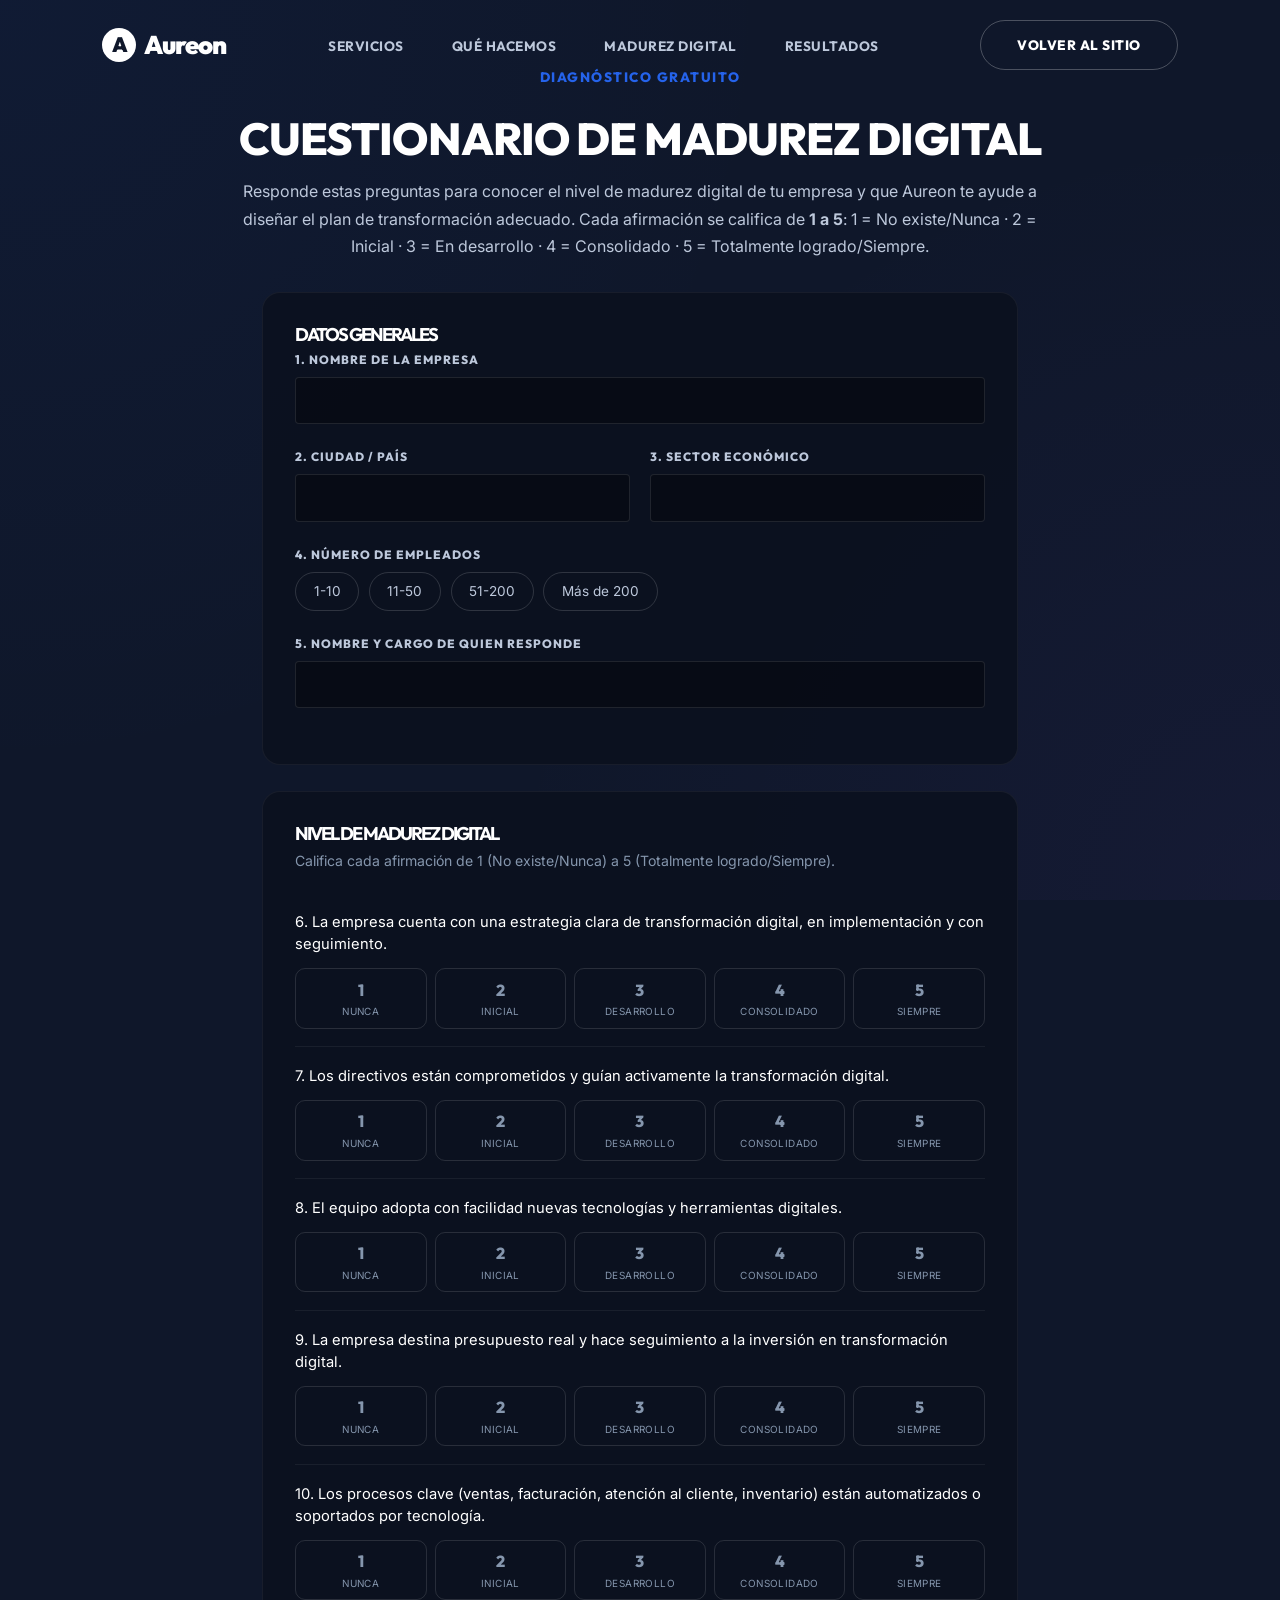
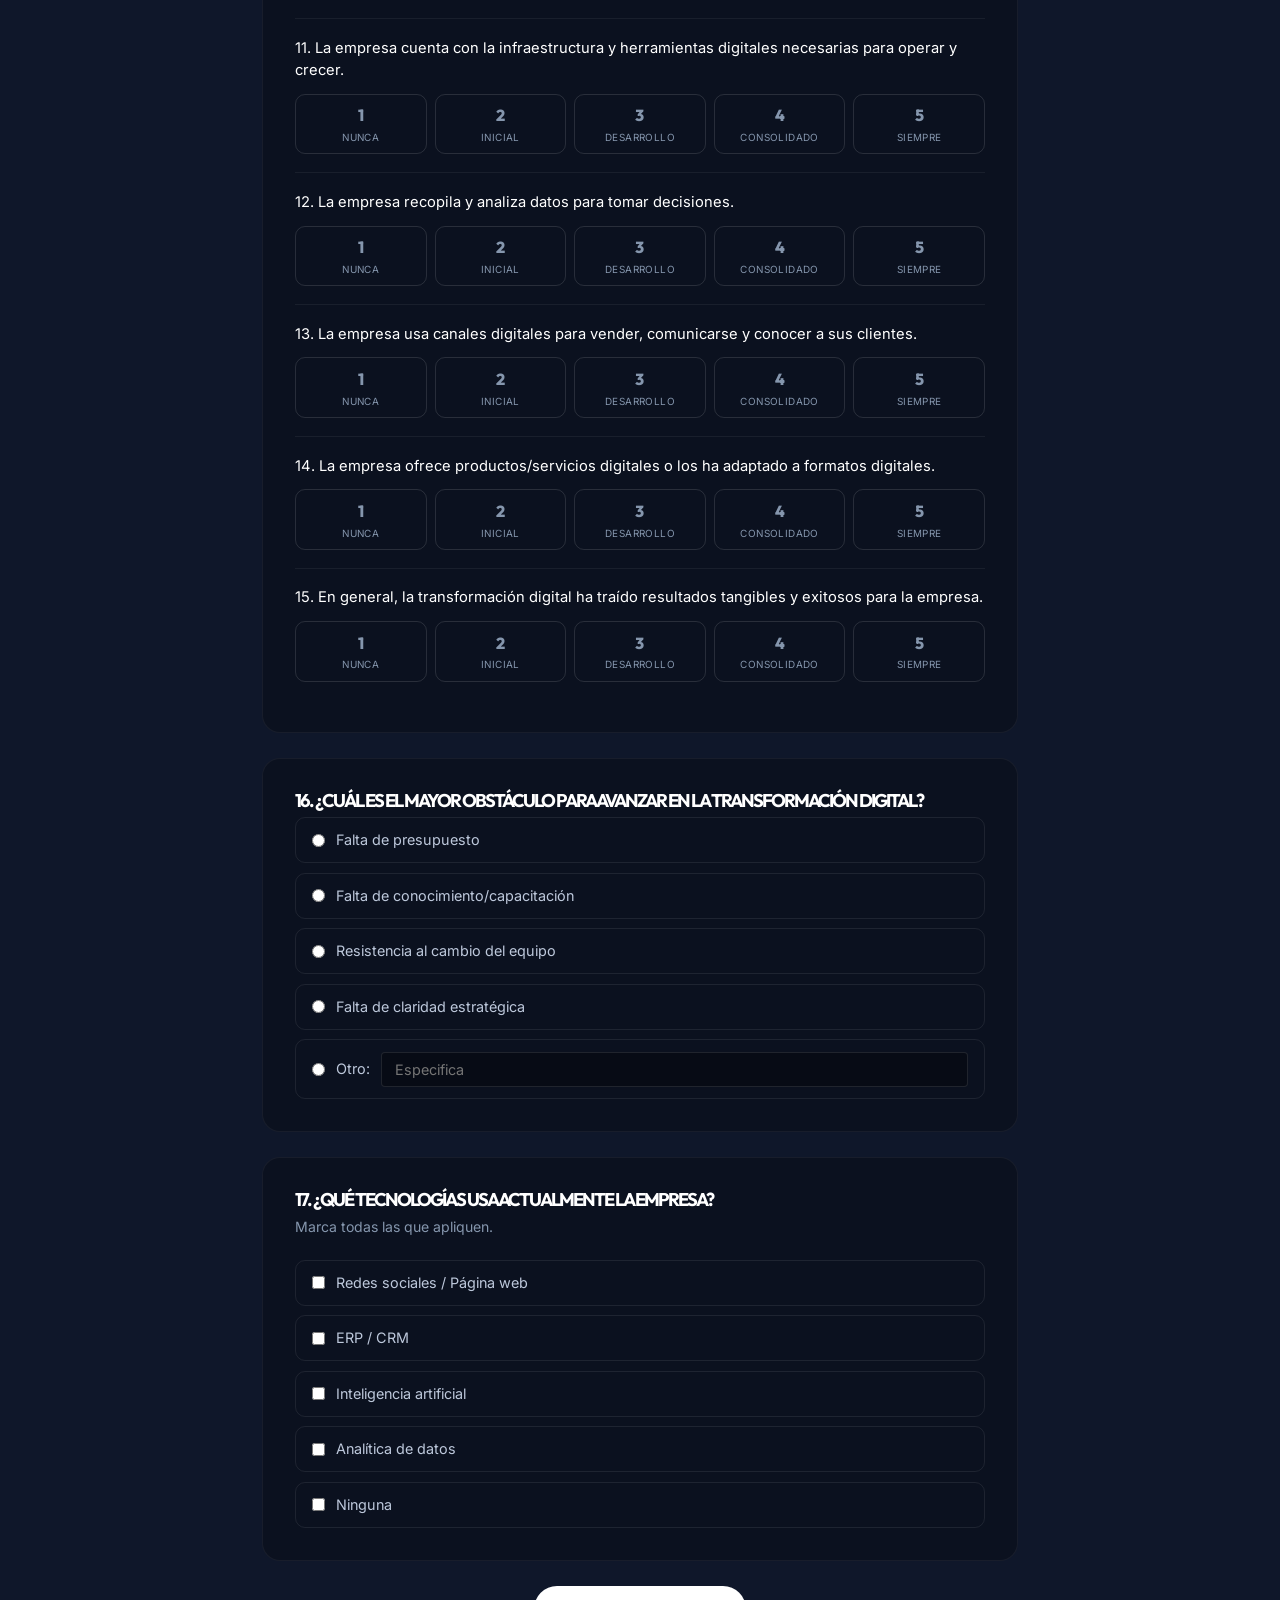
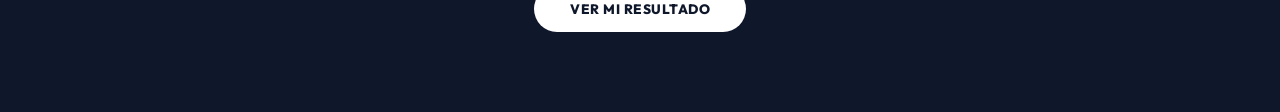
==== commit 2ab81987: "Renombrar la marca de Tantoto a Aureon" ====
--- a/encuesta.html
+++ b/encuesta.html
@@ -3,7 +3,7 @@
 <head>
 <meta charset="UTF-8">
 <meta name="viewport" content="width=device-width, initial-scale=1.0">
-<title>Tantoto — Encuesta de Madurez Digital</title>
+<title>Aureon — Encuesta de Madurez Digital</title>
 <link rel="stylesheet" href="style.css">
 <link rel="stylesheet" href="survey.css">
 </head>
@@ -11,8 +11,8 @@
 
   <header class="header" id="navbar">
     <div class="logo">
-      <div class="logo-symbol">T</div>
-      <span class="logo-text">Tantoto</span>
+      <div class="logo-symbol">A</div>
+      <span class="logo-text">Aureon</span>
     </div>
     <nav>
       <ul class="nav-menu">
@@ -31,7 +31,7 @@
     <span class="section-tag">Diagnóstico Gratuito</span>
     <h1 class="survey-title">Cuestionario de Madurez Digital</h1>
     <p class="survey-desc">
-      Responde estas preguntas para conocer el nivel de madurez digital de tu empresa y que Tantoto te ayude a diseñar el plan de transformación adecuado.
+      Responde estas preguntas para conocer el nivel de madurez digital de tu empresa y que Aureon te ayude a diseñar el plan de transformación adecuado.
       Cada afirmación se califica de <strong>1 a 5</strong>: 1 = No existe/Nunca · 2 = Inicial · 3 = En desarrollo · 4 = Consolidado · 5 = Totalmente logrado/Siempre.
     </p>
   </section>
--- a/style.css
+++ b/style.css
@@ -1417,7 +1417,7 @@
   fill: currentColor;
 }
 
-/* Toast alert inside Tantoto website */
+/* Toast alert inside Aureon website */
 .alert-container {
   position: fixed;
   bottom: 2rem;
